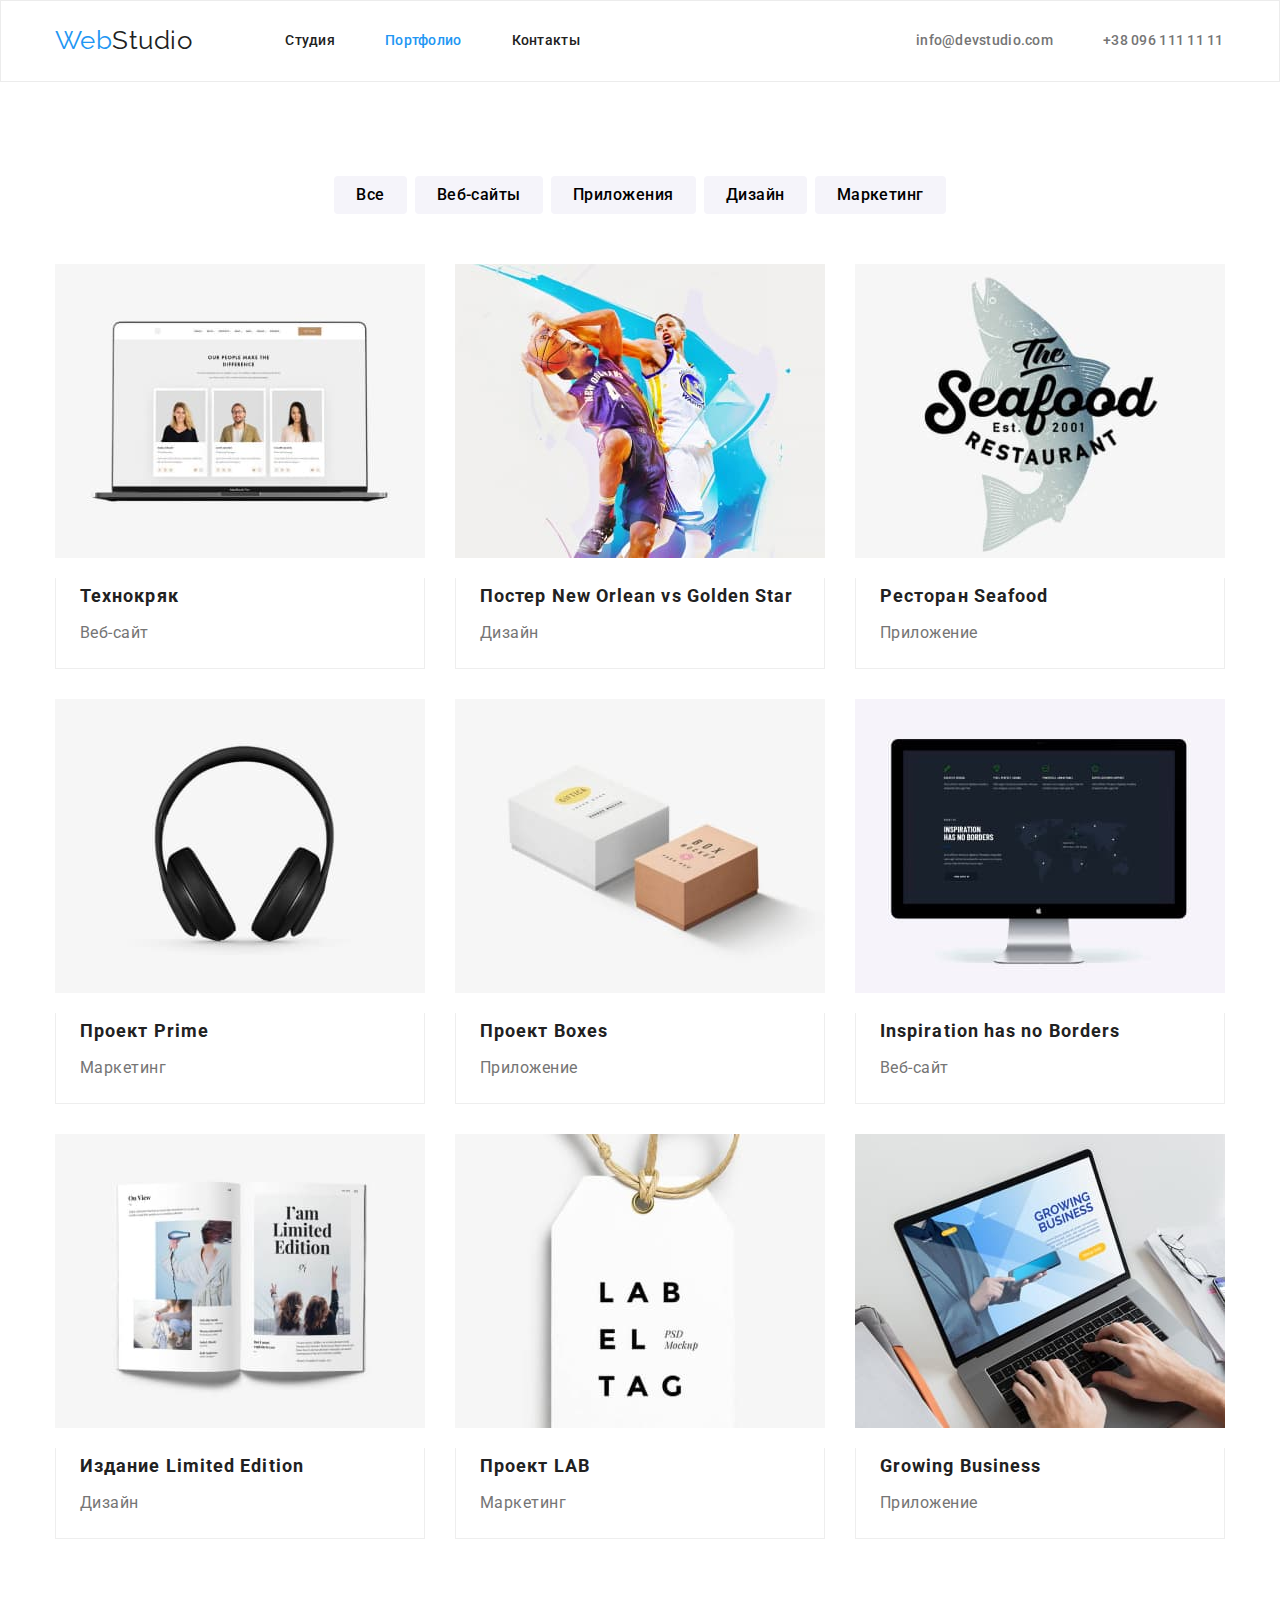
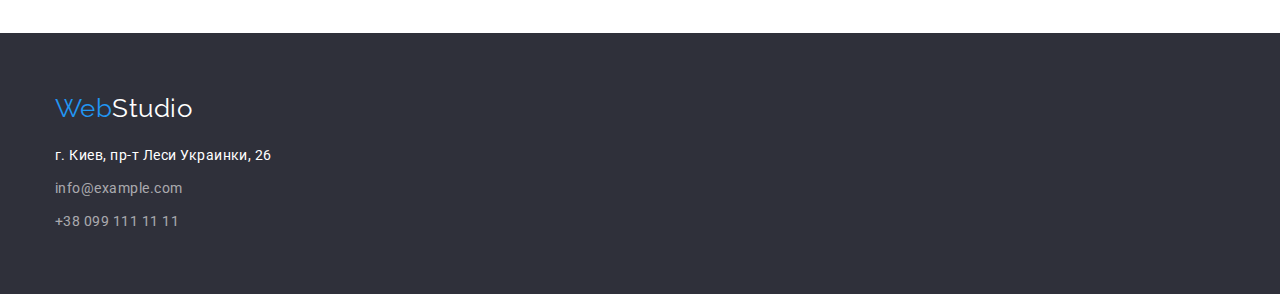
==== portfolio/portfolio.html @ 2444167a "Main work" ====
<!DOCTYPE html>
<html lang="ru">
  <head>
    <meta charset="UTF-8" />
    <meta http-equiv="X-UA-Compatible" content="IE=edge" />
    <meta name="viewport" content="width=device-width, initial-scale=1.0" />
    <title>Портфолио</title>
    <link rel="preconnect" href="https://fonts.googleapis.com" />
    <link rel="preconnect" href="https://fonts.gstatic.com" crossorigin />
    <link
      href="https://fonts.googleapis.com/css2?family=Raleway:wght@700&family=Roboto:wght@400;500;700;900&display=swap"
      rel="stylesheet"
    />
    <link rel="stylesheet" href="../css/modern-normalize.css" />
    <link rel="stylesheet" href="../css/styles.css" />
  </head>
  <body>
    <!-- Шапка сайта -->
    <header class="page-header">
      <div class="header container">
        <nav class="header nav">
          <a class="logo-top" href="" lang="en">Web<span class="accent">Studio</span></a>
          <ul class="site-nav">
            <li class="site-nav-item"><a href="../index.html" class="link">Студия</a></li>
            <li class="site-nav-item">
              <a href="./portfolio.html" class="link current">Портфолио</a>
            </li>
            <li class="site-nav-item"><a href="" class="link">Контакты</a></li>
          </ul>
        </nav>
        <ul class="contacts-header">
          <li class="contacts-item">
            <a href="mailto:info@devstudio.com" class="contacts-link">info@devstudio.com</a>
          </li>
          <li class="contacts-item">
            <a href="tel:+380961111111" class="contacts-link tel">+38 096 111 11 11</a>
          </li>
        </ul>
      </div>
    </header>
    <!-- Главное поле -->
    <main>
      <section class="works">
        <!-- Список фильтров работ -->
        <div class="container">
          <ul class="works-filters">
            <li class="button-item">
              <button type="button" class="works-button">Все</button>
            </li>
            <li class="button-item">
              <button type="button" class="works-button">Веб-сайты</button>
            </li>
            <li class="button-item">
              <button type="button" class="works-button">Приложения</button>
            </li>
            <li class="button-item">
              <button type="button" class="works-button">Дизайн</button>
            </li>
            <li class="button-item">
              <button type="button" class="works-button">Маркетинг</button>
            </li>
          </ul>

          <!-- Выбор работ -->
          <ul class="works-list">
            <li class="works-item">
              <a href="" class="works-links">
                <img
                  class="works-image"
                  src="../images/technokrak.jpg"
                  alt="фото работников"
                  width="370"
                  height="294"
                />
                <div class="border">
                  <h3 class="works-title">Технокряк</h3>
                  <p class="works-text">Веб-сайт</p>
                </div>
              </a>
            </li>
            <li class="works-item">
              <a href="" class="works-links">
                <img
                  class="works-image"
                  src="../images/orlean-star.jpg"
                  alt="два баскетболиста"
                  width="370"
                  height="294"
                />
                <div class="border">
                  <h3 class="works-title">
                    Постер <span lang="en">New Orlean vs Golden Star</span>
                  </h3>
                  <p class="works-text">Дизайн</p>
                </div>
              </a>
            </li>
            <li class="works-item">
              <a href="" class="works-links">
                <img
                  class="works-image"
                  src="../images/seafood.jpg"
                  alt="логотип ресторана сифуд"
                  width="370"
                  height="294"
                />
                <div class="border">
                  <h3 class="works-title">Ресторан <span lang="en">Seafood</span></h3>
                  <p class="works-text">Приложение</p>
                </div>
              </a>
            </li>
            <li class="works-item">
              <a href="" class="works-links">
                <img
                  class="works-image"
                  src="../images/prime.jpg"
                  alt="черные наушники"
                  width="370"
                  height="294"
                />
                <div class="border">
                  <h3 class="works-title">Проект <span lang="en">Prime</span></h3>
                  <p class="works-text">Маркетинг</p>
                </div>
              </a>
            </li>
            <li class="works-item">
              <a href="" class="works-links">
                <img
                  class="works-image"
                  src="../images/boxes.jpg"
                  alt="две картонные коробки"
                  width="370"
                  height="294"
                />
                <div class="border">
                  <h3 class="works-title">Проект <span lang="en">Boxes</span></h3>
                  <p class="works-text">Приложение</p>
                </div>
              </a>
            </li>
            <li class="works-item">
              <a href="" class="works-links">
                <img
                  class="works-image"
                  src="../images/inspiration.jpg"
                  alt="монитор"
                  width="370"
                  height="294"
                />
                <div class="border">
                  <h3 class="works-title" lang="en">Inspiration has no Borders</h3>
                  <p class="works-text">Веб-сайт</p>
                </div>
              </a>
            </li>
            <li class="works-item">
              <a href="" class="works-links">
                <img
                  class="works-image"
                  src="../images/eddition.jpg"
                  alt="книга с иллюстрацией"
                  width="370"
                  height="294"
                />
                <div class="border">
                  <h3 class="works-title">Издание <span lang="en">Limited Edition</span></h3>
                  <p class="works-text">Дизайн</p>
                </div>
              </a>
            </li>
            <li class="works-item">
              <a href="" class="works-links">
                <img
                  class="works-image"
                  src="../images/lab.jpg"
                  alt="бирка с надписью лаб"
                  width="370"
                  height="294"
                />
                <div class="border">
                  <h3 class="works-title">Проект LAB</h3>
                  <p class="works-text">Маркетинг</p>
                </div>
              </a>
            </li>
            <li class="works-item">
              <a href="" class="works-links">
                <img
                  class="works-image"
                  src="../images/business.jpg"
                  alt="человек печатает на ноутбуке"
                  width="370"
                  height="294"
                />
                <div class="border">
                  <h3 class="works-title" lang="en">Growing Business</h3>
                  <p class="works-text">Приложение</p>
                </div>
              </a>
            </li>
          </ul>
        </div>
      </section>
    </main>
    <!-- Футер -->
    <footer class="page-footer">
      <div class="container">
        <a class="logo-bottom" href="" lang="en">Web<span class="accent">Studio</span></a>
        <address class="contacts-footer">
          <p class="location">г. Киев, пр-т Леси Украинки, 26</p>
          <a href="mailto:info@example.com" class="footer-link mail">info@example.com</a>
          <a href="tel:+380991111111" class="footer-link">+38 099 111 11 11</a>
        </address>
      </div>
    </footer>
  </body>
</html>
---- css/styles.css ----
/* Общие настройки */
/* html {
  box-sizing: border-box;
}

*,
*::before,
*::after {
  box-sizing: inherit;
} */

:root {
  --primary-color: #212121;
  --white-color: #ffffff;
  --blue-color: #2196f3;
  --grey-color: #757575;
  --rgbawhite-color: rgba(255, 255, 255, 0.6);
  --grey-background: #f5f4fa;
  --primary-background: #2f303a;
}

body {
  font-family: 'Roboto', sans-serif;
  background: var(--white-color);
  color: var(--primary-color);
  letter-spacing: 0.03em;
}

.container {
  margin-left: auto;
  margin-right: auto;
  width: 1200px;
  padding-left: 15px;
  padding-right: 15px;
}

/* Хэдер */

.page-header {
  border: 1px solid #ececec;
}

.header {
  display: flex;
  align-items: center;
}

/* Хэдер лого */
.logo-top {
  padding-top: 24px;
  padding-bottom: 25px;
  font-family: Raleway, sans-serif;
  color: var(--blue-color);
  font-weight: 400;
  font-size: 26px;
  line-height: 1.19;
  text-decoration: none;
  outline: none;
}
.logo-top .accent {
  color: var(--primary-color);
}

/* site-nav */

.site-nav {
  display: flex;
  list-style: none;
  margin-top: 0;
  margin-bottom: 0;
  padding-left: 0;
  margin-left: 93px;
}

.site-nav-item + .site-nav-item {
  margin-left: 50px;
}
/* второй вариант
.site-nav-item:not(:last-child) {
  margin-right: 50px;
} */

.site-nav .link {
  display: block;
  padding-top: 32px;
  padding-bottom: 32px;

  color: var(--primary-color);
  font-weight: 500;
  font-size: 14px;
  line-height: 1.14;
  letter-spacing: 0.02em;
  text-decoration: none;
}

.site-nav .link:hover,
.site-nav .link:focus {
  color: var(--blue-color);
  outline: none;
}
.site-nav .link.current {
  color: var(--blue-color);
}

/* Хэдер контакты */

.contacts-header {
  display: flex;
  list-style: none;
  margin-top: 0;
  margin-bottom: 0;
  padding-left: 0;
  margin-left: auto;
}

.contacts-link {
  display: block;
  padding-top: 32px;
  padding-bottom: 32px;

  color: var(--grey-color);
  font-weight: 500;
  font-size: 14px;
  line-height: 1.14;
  letter-spacing: 0.02em;
  text-decoration: none;
  outline: none;
}

.contacts-link.tel {
  min-width: 122px;
}

.contacts-item + .contacts-item {
  margin-left: 50px;
}

.contacts-header .contacts-link:hover,
.contacts-header .contacts-link:focus {
  color: var(--blue-color);
}

/* Главное поле Студия */

/* Герой */
.hero {
  background: var(--primary-background);
  padding-top: 200px;
  padding-bottom: 200px;
}

.hero-title {
  text-transform: uppercase;
  color: var(--white-color);
  font-weight: 900;
  font-size: 44px;
  line-height: 1.36;
  letter-spacing: 0.06em;
  text-align: center;

  margin-top: 0;
  margin-bottom: 30px;
}

.hero-button {
  background: var(--blue-color);
  position: relative;
  left: 50%;
  transform: translate(-50%, 0);
  min-width: 200px;
  height: 50px;

  font-family: inherit;
  font-weight: 700;
  font-size: 16px;
  line-height: 1.87;
  color: var(--white-color);
  letter-spacing: 0.06em;

  padding: 10px 32px 10px 32px;
  cursor: pointer;
  outline: none;
  border-radius: 4px;
  border: 0;
}

/* Преимущества */
.features {
  padding-top: 94px;
  padding-bottom: 94px;
}

.features-list {
  display: flex;
  flex-wrap: wrap;
  list-style: none;
  margin-top: 0;
  margin-bottom: 0;
  padding-left: 0;
}

.features-item {
  margin-bottom: 94px;
  width: 270px;
}

.features-item:not(:last-child) {
  margin-right: 30px;
}

.features-title {
  text-transform: uppercase;
  font-weight: 700;
  font-size: 14px;
  line-height: 1.14;
  margin-top: 0;
  margin-bottom: 10px;
}

.features-text {
  color: var(--grey-color);
  font-size: 14px;
  line-height: 1.71;
  margin-top: 0;
  margin-bottom: 0;
}

/* Примеры работ */
.examples-title {
  font-weight: 700;
  font-size: 36px;
  line-height: 1.17;
  text-align: center;
  margin-top: 0;
  margin-bottom: 50px;
}
.examples-list {
  display: flex;
  flex-wrap: wrap;
  list-style: none;
  margin-top: 0;
  margin-bottom: 0;
  padding-left: 0;
}

.examples-item:not(:last-child) {
  margin-right: 30px;
}

/* Команда */
.team {
  background-color: var(--grey-background);
  padding-top: 94px;
  padding-bottom: 94px;
}

.team-title {
  font-weight: 700;
  font-size: 36px;
  line-height: 1.17;
  text-align: center;
  margin-top: 0;
  margin-bottom: 50px;
}

.team-list {
  display: flex;
  flex-wrap: wrap;
  list-style: none;
  margin-top: 0;
  margin-bottom: 0;
  padding-left: 0;
}

.team-item:not(:last-child) {
  margin-right: 30px;
}

.team-photo {
  margin-bottom: 30px;
}

.team-name {
  font-weight: 500;
  font-size: 16px;
  line-height: 1.19;
  margin-top: 0;
  margin-bottom: 10px;
  text-align: center;
}

.team-text {
  color: var(--grey-color);
  font-size: 16px;
  line-height: 1.19;
  margin-top: 0;
  margin-bottom: 30px;
  text-align: center;
}

/* Главное поле Портфолио */

.works {
  padding-top: 94px;
  padding-bottom: 94px;
}

/* Кнопки примеров работ */

.works-filters {
  display: flex;
  list-style: none;
  margin-top: 0;
  margin-bottom: 0;
  padding-left: 0;
  justify-content: center;
}

.button-item:not(:last-child) {
  margin-right: 8px;
}

.works-button {
  font-family: inherit;
  background-color: var(--grey-background);
  font-weight: 500;
  font-size: 16px;
  line-height: 1.63;
  letter-spacing: 0.03em;

  margin-bottom: 50px;

  padding: 6px 22px 6px 22px;
  cursor: pointer;
  border-radius: 4px;
  border: 0;
}

.works-button:hover,
.works-button:focus {
  background-color: var(--blue-color);
  color: var(--white-color);
  outline: none;
  box-shadow: 0px 3px 1px rgba(0, 0, 0, 0.1), 0px 1px 2px rgba(0, 0, 0, 0.08),
    0px 2px 2px rgba(0, 0, 0, 0.12);
}

/* Примеры работ */
.works-list {
  display: flex;
  flex-wrap: wrap;
  list-style: none;
  margin-top: 0;
  margin-bottom: 0;
  padding-left: 0;
}

.works-item {
  width: 370px;
  /* второй вариант: width: calc((100% - 60px) / 3) */
  margin-right: 30px;
  margin-bottom: 30px;
}

.works-item .border {
  border: 1px solid #eeeeee;
  border-top: none;
}

.works-item:nth-child(3n) {
  margin-right: 0;
}

.works-item:nth-last-child(-n + 3) {
  margin-bottom: 0;
}

.works-links {
  text-decoration: none;
  outline: none;
}

.works-image {
  display: block;
}

.works-title {
  font-weight: 700;
  font-size: 18px;
  line-height: 2;
  letter-spacing: 0.06em;
  color: var(--primary-color);
  margin-top: 20px;
  margin-bottom: 4px;
  margin-left: 24px;
}

.works-text {
  font-size: 16px;
  line-height: 1.88;
  color: var(--grey-color);
  margin-top: 0;
  margin-bottom: 20px;
  margin-left: 24px;
}

/* Футер */
.page-footer {
  background-color: var(--primary-background);
  padding-top: 60px;
  padding-bottom: 60px;
}

/* Футер лого */
.logo-bottom {
  display: block;
  margin-bottom: 20px;

  font-family: Raleway, sans-serif;
  color: var(--blue-color);
  font-weight: 400;
  font-size: 26px;
  line-height: 1.19;
  text-decoration: none;
  outline: none;
}
.logo-bottom .accent {
  color: var(--white-color);
}

/* Футер контакты */
.contacts-footer {
  font-style: normal;
}

.location {
  color: var(--white-color);
  font-size: 14px;
  line-height: 1.71;
  margin-top: 0;
  margin-bottom: 9px;
}

.contacts-footer .footer-link {
  color: var(--rgbawhite-color);
  font-size: 14px;
  line-height: 1.71;
  text-decoration: none;
  outline: none;
}

.footer-link {
  display: block;
}

.footer-link.mail {
  margin-bottom: 9px;
}
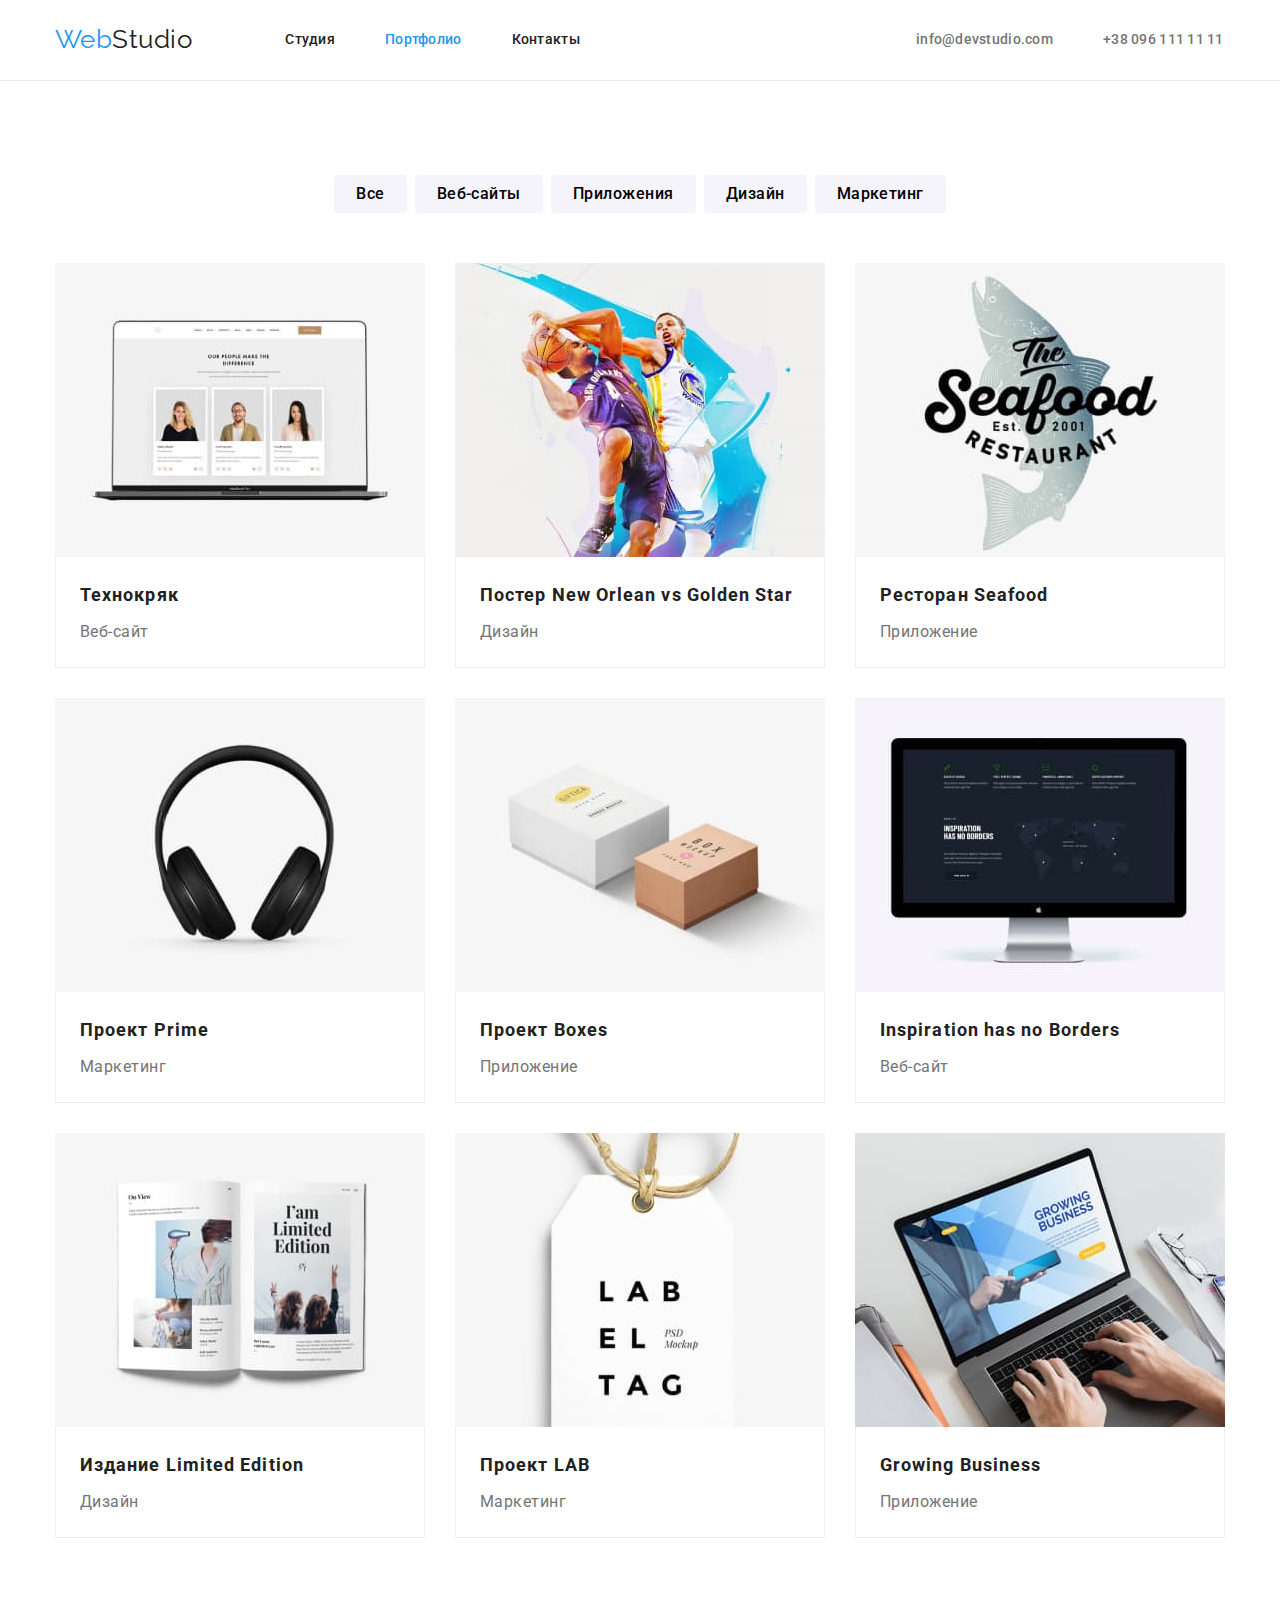
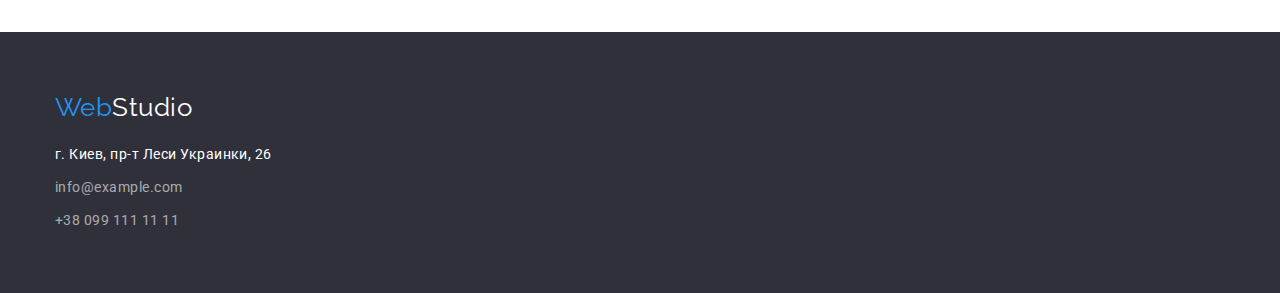
==== commit 7bbb92f9: "revision" ====
--- a/portfolio/portfolio.html
+++ b/portfolio/portfolio.html
@@ -72,7 +72,7 @@
                   width="370"
                   height="294"
                 />
-                <div class="border">
+                <div class="works-border">
                   <h3 class="works-title">Технокряк</h3>
                   <p class="works-text">Веб-сайт</p>
                 </div>
@@ -87,7 +87,7 @@
                   width="370"
                   height="294"
                 />
-                <div class="border">
+                <div class="works-border">
                   <h3 class="works-title">
                     Постер <span lang="en">New Orlean vs Golden Star</span>
                   </h3>
@@ -104,7 +104,7 @@
                   width="370"
                   height="294"
                 />
-                <div class="border">
+                <div class="works-border">
                   <h3 class="works-title">Ресторан <span lang="en">Seafood</span></h3>
                   <p class="works-text">Приложение</p>
                 </div>
@@ -119,7 +119,7 @@
                   width="370"
                   height="294"
                 />
-                <div class="border">
+                <div class="works-border">
                   <h3 class="works-title">Проект <span lang="en">Prime</span></h3>
                   <p class="works-text">Маркетинг</p>
                 </div>
@@ -134,7 +134,7 @@
                   width="370"
                   height="294"
                 />
-                <div class="border">
+                <div class="works-border">
                   <h3 class="works-title">Проект <span lang="en">Boxes</span></h3>
                   <p class="works-text">Приложение</p>
                 </div>
@@ -149,7 +149,7 @@
                   width="370"
                   height="294"
                 />
-                <div class="border">
+                <div class="works-border">
                   <h3 class="works-title" lang="en">Inspiration has no Borders</h3>
                   <p class="works-text">Веб-сайт</p>
                 </div>
@@ -164,7 +164,7 @@
                   width="370"
                   height="294"
                 />
-                <div class="border">
+                <div class="works-border">
                   <h3 class="works-title">Издание <span lang="en">Limited Edition</span></h3>
                   <p class="works-text">Дизайн</p>
                 </div>
@@ -179,7 +179,7 @@
                   width="370"
                   height="294"
                 />
-                <div class="border">
+                <div class="works-border">
                   <h3 class="works-title">Проект LAB</h3>
                   <p class="works-text">Маркетинг</p>
                 </div>
@@ -194,7 +194,7 @@
                   width="370"
                   height="294"
                 />
-                <div class="border">
+                <div class="works-border">
                   <h3 class="works-title" lang="en">Growing Business</h3>
                   <p class="works-text">Приложение</p>
                 </div>
--- a/css/styles.css
+++ b/css/styles.css
@@ -37,7 +37,7 @@
 /* Хэдер */
 
 .page-header {
-  border: 1px solid #ececec;
+  border-bottom: 1px solid #ececec;
 }
 
 .header {
@@ -187,7 +187,6 @@
 /* Преимущества */
 .features {
   padding-top: 94px;
-  padding-bottom: 94px;
 }
 
 .features-list {
@@ -200,7 +199,6 @@
 }
 
 .features-item {
-  margin-bottom: 94px;
   width: 270px;
 }
 
@@ -214,7 +212,8 @@
   font-size: 14px;
   line-height: 1.14;
   margin-top: 0;
-  margin-bottom: 10px;
+  margin-bottom: 0;
+  padding-bottom: 10px;
 }
 
 .features-text {
@@ -226,6 +225,11 @@
 }
 
 /* Примеры работ */
+.examples {
+  padding-top: 94px;
+  padding-bottom: 94px;
+}
+
 .examples-title {
   font-weight: 700;
   font-size: 36px;
@@ -277,7 +281,12 @@
 }
 
 .team-photo {
-  margin-bottom: 30px;
+  display: block;
+}
+
+.team-data {
+  padding-top: 30px;
+  padding-bottom: 30px;
 }
 
 .team-name {
@@ -285,7 +294,8 @@
   font-size: 16px;
   line-height: 1.19;
   margin-top: 0;
-  margin-bottom: 10px;
+  margin-bottom: 0;
+  padding-bottom: 10px;
   text-align: center;
 }
 
@@ -294,7 +304,7 @@
   font-size: 16px;
   line-height: 1.19;
   margin-top: 0;
-  margin-bottom: 30px;
+  margin-bottom: 0;
   text-align: center;
 }
 
@@ -311,7 +321,7 @@
   display: flex;
   list-style: none;
   margin-top: 0;
-  margin-bottom: 0;
+  margin-bottom: 50px;
   padding-left: 0;
   justify-content: center;
 }
@@ -328,8 +338,6 @@
   line-height: 1.63;
   letter-spacing: 0.03em;
 
-  margin-bottom: 50px;
-
   padding: 6px 22px 6px 22px;
   cursor: pointer;
   border-radius: 4px;
@@ -362,9 +370,10 @@
   margin-bottom: 30px;
 }
 
-.works-item .border {
+.works-border {
   border: 1px solid #eeeeee;
   border-top: none;
+  padding: 20px 0 20px 24px;
 }
 
 .works-item:nth-child(3n) {
@@ -390,9 +399,9 @@
   line-height: 2;
   letter-spacing: 0.06em;
   color: var(--primary-color);
-  margin-top: 20px;
-  margin-bottom: 4px;
-  margin-left: 24px;
+  padding-bottom: 4px;
+  margin-top: 0;
+  margin-bottom: 0;
 }
 
 .works-text {
@@ -400,8 +409,8 @@
   line-height: 1.88;
   color: var(--grey-color);
   margin-top: 0;
-  margin-bottom: 20px;
-  margin-left: 24px;
+  margin-bottom: 0;
+  margin-left: 0;
 }
 
 /* Футер */
